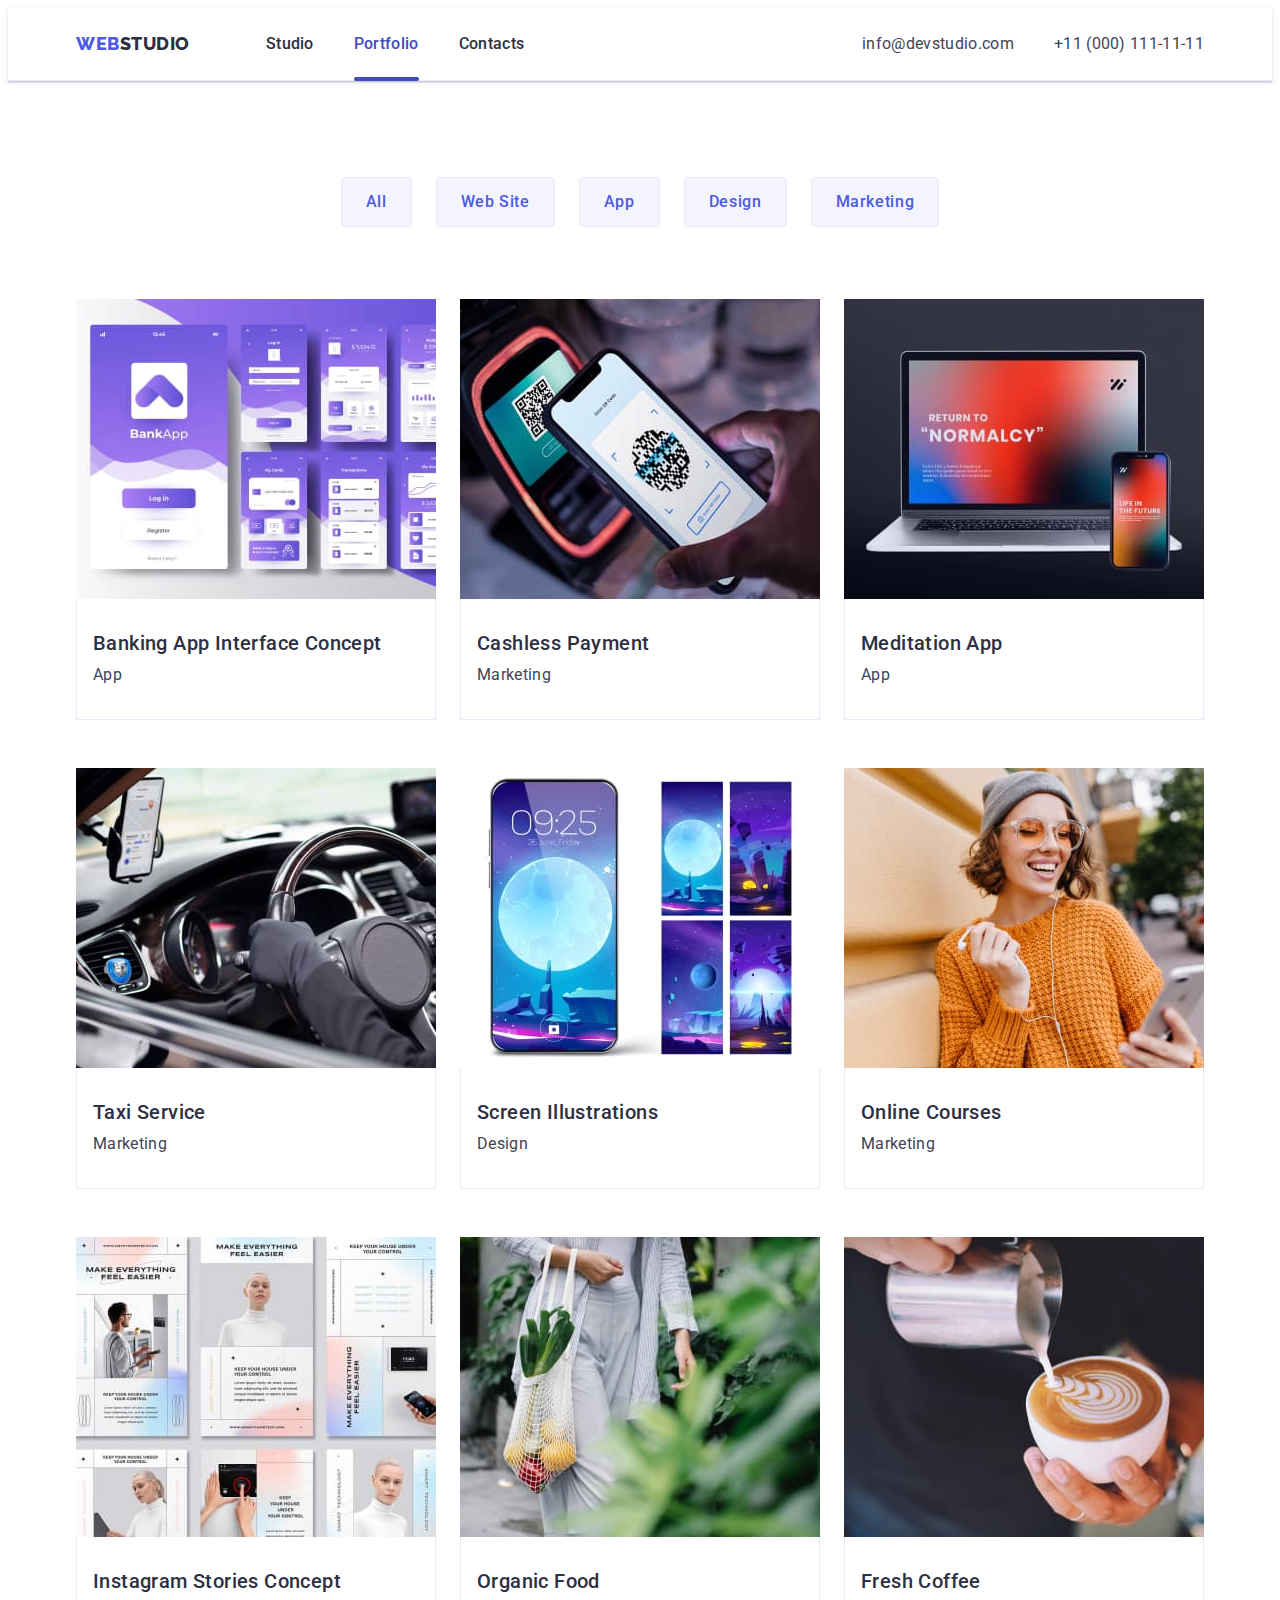
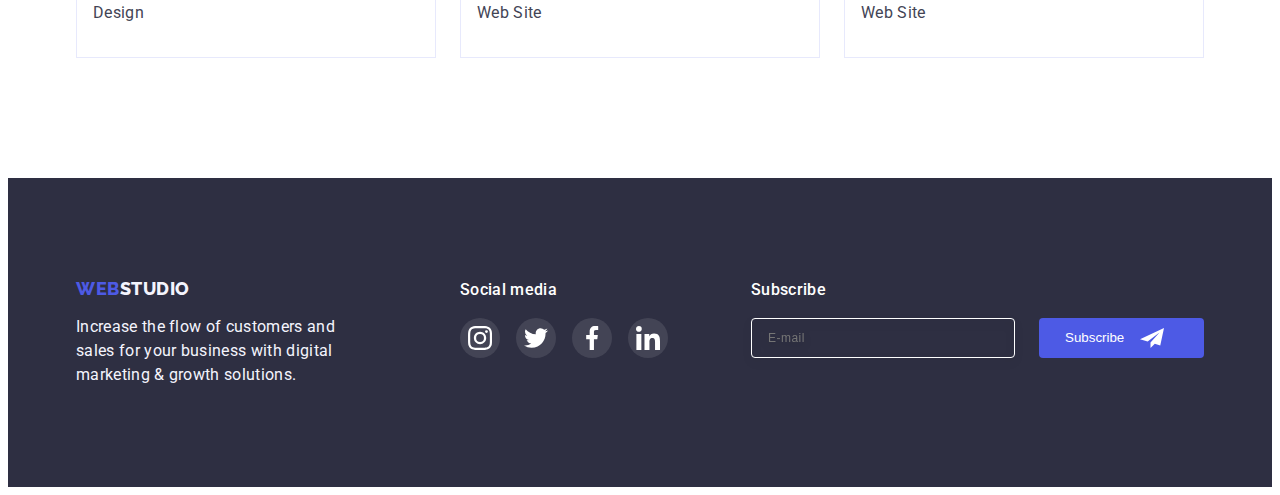
==== portfolio.html @ e95604de "q" ====
<!DOCTYPE html>
<html lang="en">

<head>
    <meta charset="UTF-8" />
    <meta http-equiv="X-UA-Compatible" content="IE=edge" />
    <meta name="viewport" content="width=device-width, initial-scale=1.0" />
    <title>WebStudio</title>
    <link rel="preconnect" href="https://fonts.googleapis.com">
    <link rel="preconnect" href="https://fonts.gstatic.com" crossorigin>
    <link
        href="https://fonts.googleapis.com/css2?family=Raleway:wght@800&family=Roboto:wght@400;500;700;900&display=swap"
        rel="stylesheet">
    <link rel="stylesheet" href="https://cdnjs.cloudflare.com/ajax/libs/modern-normalize/1.1.0/modern-normalize.min.css"
        integrity="sha512-wpPYUAdjBVSE4KJnH1VR1HeZfpl1ub8YT/NKx4PuQ5NmX2tKuGu6U/JRp5y+Y8XG2tV+wKQpNHVUX03MfMFn9Q=="
        crossorigin="anonymous" referrerpolicy="no-referrer" />
    <link rel="stylesheet" href="./css/slyles.css" />
</head>

<body class="body">
    <!-- Top Line -->
<header class="page-header main-nav">
    <div class="container main-nav">
        <nav class="nav main-nav">
            <!-- Logo -->
            <a class="logo-up link" href="./index.html">Web<span class="logo-accent">Studio</span></a>
            <!-- Menu Nav -->
            <ul class="list main-nav">
                <li class="nav-title">
                    <a class="navigation link" href="./index.html">Studio</a>
                </li>
                <li class="nav-title">
                    <a class="navigation current-link link" href="./portfolio.html">Portfolio</a>
                <li>
                <li class="nav-title">
                    <a class="navigation link" href="">Contacts</a>
                </li>
            </ul>
        </nav>
        <address class="adress">
            <ul class="mail-tel main-nav">
                <li class="nav-title"><a class="connection link" href="mailto:info@devstudio.com">info@devstudio.com</a>
                </li>
                <li class="nav-title"><a class="connection link" href="tel:+110001111111">+11 (000) 111-11-11</a></li>
            </ul>
        </address>
    </div>
</header>
    <!-- Main-section -->
    <main>
        <section class="section">
            <div class="container">
                <h1 hidden>Our products</h1>
                <!--Button-section-->
                <ul class="filters">
                    <li class="btn">
                        <button class="portfolio-btn" type="button">All</button>
                    </li>
                    <li class="btn">
                        <button class="portfolio-btn" type="button">Web Site</button>
                    </li>
                    <li class="btn">
                        <button class="portfolio-btn" type="button">App</button>
                    </li>
                    <li class="btn">
                        <button class="portfolio-btn" type="button">Design</button>
                    </li>
                    <li class="btn">
                        <button class="portfolio-btn" type="button">Marketing</button>
                    </li>
                </ul>
                <!--Gallery-section-->
                <ul class="row">
                    <li class="project-card">
                        <a class="project-card-link link" href="#">
                        <div class="card-top-wrap">
                            <img src="./images/portfolio/banking-app-interface.jpg" alt="Banking App Interface Concept" width="360" height="300">
                            <p class="card-cover-text">14 Stylish and User-Friendly App Design Concepts · Task Manager App · Calorie Tracker App · Exotic Fruit Ecommerce App · Cloud Storage App</p>
                        </div>
                        <div class="border">
                            <h2 class="name-product">Banking App Interface Concept</h2>
                            <p class="type-product">App</p> 
                        </div>
                        </a>
                    </li>
                    <li class="project-card">
                        <a class="project-card-link link" href="#">
                        <div class="card-top-wrap">
                            <img src="./images/portfolio/cashless-payment.jpg" alt="Cashless Payment" width="360" height="300">
                            <p class="card-cover-text">14 Stylish and User-Friendly App Design Concepts · Task Manager App · Calorie Tracker App · Exotic Fruit Ecommerce App · Cloud Storage App</p>
                        </div>
                        <div class="border">
                            <h2 class="name-product">Cashless Payment</h2>
                            <p class="type-product">Marketing</p>
                        </div>
                        </a>
                    </li>
                    <li class="project-card">
                        <a class="project-card-link link" href="#">                   
                        <div class="card-top-wrap">
                            <img src="./images/portfolio/view-of-app.jpg" alt="Meditaion App" width="360" height="300">
                            <p class="card-cover-text">14 Stylish and User-Friendly App Design Concepts · Task Manager App · Calorie Tracker App · Exotic Fruit Ecommerce App · Cloud Storage App</p>
                        </div>
                        <div class="border">
                            <h2 class="name-product">Meditation App</h2>
                            <p class="type-product">App</p>
                        </div>
                        </a>
                    </li>
                    <li class="project-card">
                    <a class="project-card-link link" href="#"> 
                        <div class="card-top-wrap">
                            <img src="./images/portfolio/driver.jpg" alt="Taxi Service" width="360" height="300">
                            <p class="card-cover-text">14 Stylish and User-Friendly App Design Concepts · Task Manager App · Calorie Tracker App · Exotic Fruit Ecommerce App · Cloud Storage App</p>
                        </div>
                        <div class="border">
                            <h2 class="name-product">Taxi Service</h2>
                            <p class="type-product">Marketing</p>
                        </div>
                    </a>
                    </li>
                    <li class="project-card">
                    <a class="project-card-link link" href="#"> 
                        <div class="card-top-wrap">
                            <img src="./images/portfolio/screen-ilustrarion.jpg" alt="Screen Illustrations" width="360" height="300">
                            <p class="card-cover-text">14 Stylish and User-Friendly App Design Concepts · Task Manager App · Calorie Tracker App · Exotic Fruit Ecommerce App · Cloud Storage App</p>
                        </div>
                        <div class="border">
                            <h2 class="name-product">Screen Illustrations</h2>
                            <p class="type-product">Design</p>
                        </div>
                    </a>
                    </li>
                    <li class="project-card">
                    <a class="project-card-link link" href="#"> 
                        <div class="card-top-wrap">
                            <img src="./images/portfolio/online-courses.jpg" alt="Online Courses" width="360" height="300">
                            <p class="card-cover-text">14 Stylish and User-Friendly App Design Concepts · Task Manager App · Calorie Tracker App · Exotic Fruit Ecommerce App · Cloud Storage App</p>
                        </div>
                        <div class="border">
                            <h2 class="name-product">Online Courses</h2>
                            <p class="type-product">Marketing</p>
                        </div>
                    </a>
                    </li>
                    <li class="project-card">
                    <a class="project-card-link link" href="#"> 
                        <div class="card-top-wrap">
                            <img src="./images/portfolio/preview.jpg" alt="Instagram Stories Concept" width="360" height="300">
                            <p class="card-cover-text">14 Stylish and User-Friendly App Design Concepts · Task Manager App · Calorie Tracker App · Exotic Fruit Ecommerce App · Cloud Storage App</p>
                        </div>
                        <div class="border">
                            <h2 class="name-product">Instagram Stories Concept</h2>
                            <p class="type-product">Design</p>
                        </div>
                    </a>
                    </li>
                    <li class="project-card">
                    <a class="project-card-link link" href="#"> 
                        <div class="card-top-wrap">
                            <img src="./images/portfolio/grocery-bag.jpg" alt="Organic Food" width="360" height="300">
                            <p class="card-cover-text">14 Stylish and User-Friendly App Design Concepts · Task Manager App · Calorie Tracker App · Exotic Fruit Ecommerce App · Cloud Storage App</p>
                        </div>
                        <div class="border">
                            <h2 class="name-product">Organic Food</h2>
                            <p class="type-product">Web Site</p>
                        </div>
                    </a>
                    </li>
                    <li class="project-card">
                    <a class="project-card-link link" href="#"> 
                        <div class="card-top-wrap">
                            <img src="./images/portfolio/fresh-coffee.jpg" alt="Fresh Coffee" width="360" height="300">
                            <p class="card-cover-text">14 Stylish and User-Friendly App Design Concepts · Task Manager App · Calorie Tracker App · Exotic Fruit Ecommerce App · Cloud Storage App</p>
                        </div>
                        <div class="border">
                            <h2 class="name-product">Fresh Coffee</h2>
                            <p class="type-product">Web Site</p>
                        </div> 
                    </a>
                    </li>
                </ul>
            </div>
        </section>
    </main>
    <!-- Footer -->
    <footer class="footer">
        <div class="container footer-box">
            <div>
                <a class="logo-down link" href="./index.html">Web<span class="logo-footer">Studio</span></a>
                <p class="footer-text">Increase the flow of customers and sales for your business with digital marketing &
                    growth solutions.</p>
            </div>
            <div class="footer-soc-media">
                <p class="social-text">Social media</p>
                <ul class="footer-container list">
                    <li class="footer-soc-item">
                        <a href="#" class="footer-link link">
                            <svg width="24" height="24" class="footer-icon">
                                <use href="./images/icons.svg#icon-instagram"></use>
                            </svg>
                        </a>
                    </li>
                    <li class="footer-soc-item">
                        <a href="#" class="footer-link">
                            <svg width="24" height="24" class="footer-icon">
                                <use href="./images/icons.svg#icon-twitter"></use>
                            </svg>
                        </a>
                    </li>
                    <li class="footer-soc-item">
                        <a href="#" class="footer-link">
                            <svg width="24" height="24" class="footer-icon">
                                <use href="./images/icons.svg#icon-facebook"></use>
                            </svg>
                        </a>
                    </li>
                    <li class="footer-soc-item">
                        <a href="#" class="footer-link">
                            <svg width="24" height="24" class="footer-icon">
                                <use href="./images/icons.svg#icon-linkedin"></use>
                            </svg>
                        </a>
                    </li>
                </ul>
            </div>
            <div class="footer-subscribe">
                <h3 class="footer-header">Subscribe</h3>
                <form class="footer-input">
                    <input type="email" name="email" placeholder="E-mail" class="footer-input-email">
                    <button type="submit" class="subscribe-btn">Subscribe
                        <svg width="24" height="24" class="footer-plane-icon">
                            <use href="./images/icons.svg#icon-plane"></use>
                        </svg>
                    </button>
                </form>
            </div>
        </div>
    </footer>
</body>

</html>
---- css/slyles.css ----
/*--------------variables-------------*/
:root {
    --primary-text-color: #434455;
    --primary-bg-color: #ffffff;
    --hero-background-color: #2E2F42;
    --team-background-colr: #F4F4FD;
    --accent-color: #2e2f42;
    --logo: #4D5AE5;
    --btn-portfolio-color: #4D5AE5;
    --btn-bg-portfolio-color: #F4F4FD;
    --hero-title-color: #FFFFFF;
    --features-paragraf-color: #434455;
    --job-color: #434455;
    --navigation: #2E2F42;
    --type-product-collor: #434455;
    --main-background-color: #FFFFFF;
    --team-background-color: #f4f4fd;
    --footer-background-color: #2E2F42;
    --footer-text-color: #f4f4fd;

}

h1,
h2,
h3,
p {
    margin: 0;
}

ul {
    margin: 0;
    padding: 0;
}

img {
    display: block;
    width: 100%;
}

*,
*::before,
*::after {
    box-sizing: border-box;
}

/* Container */

.container {
    width: 1158px;
    padding-left: 15px;
    padding-right: 15px;
    margin-left: auto;
    margin-right: auto;
}



/*-----------------------main-regulation------------------------*/
.body {
    font-family: "Roboto", sans-serif;
    color: var(--primary-text-color);
    background-color: var(--primary-bg-color);
}

.section {
    padding-top: 96px;
    padding-bottom: 120px;
    gap: 24px;
}

.section2 {padding-top: 120px;}

.section3 {
    list-style: none;
    display: flex;}

.page-header {
text-align: center;
background: #ffffff;
border-bottom: 1px solid #e7e9fc;
box-shadow: 0px 2px 1px rgba(46, 47, 66, 0.08), 0px 1px 1px rgba(46, 47, 66, 0.16), 0px 1px 6px rgba(46, 47, 66, 0.08);
}

.adress {
    margin-left: auto;
    font-style: normal
}

.mail-tel {
line-height: 1.5;
letter-spacing: 0.02em;
font-style: normal;
list-style: none;
}

.list {
    display: flex;
    flex-direction: row;
    list-style: none;
    align-items: flex-start;
}

.adnvantage-list {
    display: flex;
    margin: 0;
    padding: 0;
}

.feature {
    list-style: none;
    width: calc((100% - 48px) / 4);
    margin: 0;
    padding: 0;
}

.feature-icon {
    width: 64px;
    height: 64px;
    fill: #2e2f42;
    }

.feature-icon-location {
    display: flex;
    justify-content: center;
    align-items: center;
    margin-bottom: 8px;
    height: 112px;
    background: #f4f4fd;
    border-radius: 4px;
}

.feature:not(:last-child) {
    margin-right: 24px;
}

.nav-title:not(:last-child) {
    margin-right: 40px;
}

.link {
    text-decoration: none;
}


.hero-btn {

    font-weight: 500;
    font-size: 16px;
    line-height: 1.5;
    cursor: pointer;
    letter-spacing: 0.04em;
    color: #FFFFFF;
    background-color: #4D5AE5;
    box-shadow: 0px 4px 4px rgba(0, 0, 0, 0.15);
    border-radius: 4px;
    padding: 16px 32px;
    border: none;
    transition: background-color 250ms cubic-bezier(0.4, 0, 0.2, 1);
    
}

.hero-btn:hover,
.hero-btn:focus {
    background-color: #404BBF;
    
}

.portfolio-btn {
    font-family: "Roboto", sans-serif;
    font-weight: 500;
    font-size: 16px;
    line-height: 1.5;
    letter-spacing: 0.04em;
    cursor: pointer;
    color: var(--btn-portfolio-color);
    background: var(--btn-bg-portfolio-color);
    border: 1px solid #E7E9FC;
    border-radius: 4px;
    padding: 12px 24px;
    transition: background-color 250ms cubic-bezier(0.4, 0, 0.2, 1), border-color 250ms cubic-bezier(0.4, 0, 0.2, 1), color 250ms cubic-bezier(0.4, 0, 0.2, 1), box-shadow 250ms cubic-bezier(0.4, 0, 0.2, 1);;

}

.portfolio-btn:hover,
.portfolio-btn:focus {
    color: #FFFFFF;
    box-shadow: 0px 3px 1px rgba(0, 0, 0, 0.1), 0px 2px 1px rgba(0, 0, 0, 0.08), 0px 2px 2px rgba(0, 0, 0, 0.12);
    background-color: #4D5AE5;
    border-color: transparent;
}

.portfolio-btn:hover ::after,
.portfolio-btn:focus ::after {
    content: "";
    width: 66px;
    height: 4px;
    background-color: #404BBF;
    border-radius: 2px;

}

.logo-up {
    font-family: 'Raleway', sans-serif;
    font-weight: 800;
    font-size: 18px;
    line-height: 1.17;
    letter-spacing: 0.03em;
    text-transform: uppercase;
    color: var(--logo);
    display: flex;
    flex-direction: row;
    align-items: center;
    padding-top: 24px;
    padding-bottom: 24px;
    margin-right: 76px;
    position: inherit;
}

.logo-down {
    font-family: 'Raleway', sans-serif;
    font-weight: 800;
    font-size: 18px;
    line-height: 1.17;
    letter-spacing: 0.03em;
    text-transform: uppercase;
    color: var(--logo);
}

.logo-accent {
    text-transform: uppercase;
    color: var(--accent-color);
}

.logo-footer {
    color: #f4f4fd;
}

.navigation {
    text-decoration: none;
    font-weight: 500;
    font-size: 16px;
    line-height: 1.5;
    letter-spacing: 0.02em;
    color: var(--navigation);
    padding-top: 24px;
    padding-bottom: 24px;
    display: inline-block;
    position: relative;
    transition: color 250ms cubic-bezier(0.4, 0, 0.2, 1);
}

.current-link {
    color: #404BBF;
}


.current-link::after {
    content: "";
    display: block;
    position: absolute;
    top: 44px;
    left: 0;
    transform: translateY(25px);
    width: 100%;
    height: 4px;
    border-radius: 2px;
    background-color: #404BBF;
}

.navigation:hover,
.navigation:focus {
    color: #404bbf;
}

.main-nav {
    display: flex;
}

.connection {
    font-weight: 400;
    font-size: 16px;
    line-height: 1.5;
    letter-spacing: 0.02em;
    color: var(--primary-text-color);
    padding-top: 24px;
    padding-bottom: 24px;
    display: block;
    transition: color 250ms cubic-bezier(0.4, 0, 0.2, 1);
}

.connection:hover,
.connection:focus {
    color: #404BBF;
}

.footer-text {
    font-size: 16px;
    line-height: 1.5;
    letter-spacing: 0.02em;
    color: var(--footer-text-color);
    width: 264px;
    margin-top: 16px;
}

.footer {
    background-color: var(--footer-background-color);
    padding-top: 100px;
    padding-bottom: 100px;
}

.footer-box {
    display: flex;
    align-items: baseline;
}

.footer-soc-media {
    margin-left: 120px;
}

.social-text {
    font-weight: 500;
    font-size: 16px;
    line-height: 1.5;
    letter-spacing: 0.02em;
    color: #FFFFFF;
    width: 264px;
}

.footer-link {
    width: 100%;
    height: 100%;
    border-radius: 50%;
    display: flex;
    justify-content: center;
    align-items: center;
    background-color: rgba(255, 255, 255, 0.1);
    fill: #FFFFFF;
    transition: background-color 250ms cubic-bezier(0.4, 0, 0.2, 1);
    
}

.footer-link:hover,
.footer-link:focus {
    background-color: #31D0AA;
}

.team-soc-media {
    display: flex;
    flex-direction: row;
    justify-content: center;
    align-items: center;
    padding: 0px;
    gap: 24px;
    margin-top: 8px;
    margin-left: 16px;
    width: 232px;
    height: 40px;
}

.footer-soc-item {
    width: 40px;
    height: 40px;
    
}

.footer-container {
    display: flex;
    gap: 16px;
    margin-top: 16px;
}

.footer-subscribe {
    margin-left: auto
}

.footer-header {
    font-weight: 500;
    font-size: 16px;
    line-height: 1.5;
    letter-spacing: 0.02em;
    color: #FFFFFF;
    margin-bottom: 16px;
}

.footer-input {
    display: flex;
    justify-content: center;
    gap: 24px;
}


.footer-input-email {
    display: flex;
    justify-content: center;
    width: 264px;
    height: 40px;
    padding: 8px 16px;
    font-size: 12px;
    line-height: 0.2;
    letter-spacing: 0.04em;
    border: 1px solid #FFFFFF;
    color: #FFFFFF;
    filter: drop-shadow(0px 4px 4px rgba(0, 0, 0, 0.15));
    border-radius: 4px;
    background-color: transparent;
}

.subscribe-btn {
    display: flex;
    align-items: center;
    text-align: center;
    gap: 16px;
    padding: 8px 24px;
    width: 165px;
    height: 40px;
    font-weight: 500;
    line-height: 1.5;
    background-color: #4D5AE5;
    color: #FFFFFF;
    border-color: transparent;
    border-radius: 4px;
    transition-property: background-color, color;
    transition-duration: 250ms;
    transition-timing-function: cubic-bezier(0.4, 0, 0.2, 1);
    cursor: pointer;
}

.footer-plane-icon {
    fill: #FFFFFF;
}

.subscribe-btn:is(:hover, :focus) {
    background: #404BBF;
}




/*----------------------main-page---------------------*/


.hero {
text-align: center;
max-width: 1440px;
margin: 0 auto;
padding-top: 188px;
padding-bottom: 188px;
background-color: var(--footer-background-color);
background-image: linear-gradient(rgba(46, 47, 66, 0.7), rgba(46, 47, 66, 0.7)), url(../images/people-office.jpg);
background-repeat: no-repeat;
background-position: center;
background-size: cover;

}

.advantages {
    display: flex;
}

.advantages-title {
    font-weight: 500;
    font-size: 20px;
    line-height: 1.2;
    letter-spacing: 0.02em;
    margin-bottom: 8px;
    color: var(--accent-color)
}

.advantages-text {
    font-size: 16px;
    line-height: 1.5;
    letter-spacing: 0.02em;
    color: var(--features-paragraf-color);

}

.hero-title {
    font-weight: 700;
    font-size: 56px;
    line-height: 1.07;
    text-align: center;
    letter-spacing: 0.02em;
    color: var(--hero-title-color);
    margin-bottom: 48px;
    
}

.visually-hidden {
    clip: rect(0 0 0 0);
    clip-path: inset(50%);
    height: 1px;
    overflow: hidden;
    position: absolute;
    white-space: nowrap;
    width: 1px;
    margin: -1px;
    border: 0;
    padding: 0;
}


.galery-title {
    font-weight: 700;
    font-size: 36px;
    line-height: 1.11;
    text-align: center;
    text-transform: capitalize;
    letter-spacing: 0.02em;
    color: var(--navigation);
    margin-bottom: 72px;
   }

.section-gallery {
list-style: none;
display: flex;
}

.section-photo:not(:last-child) {
margin-right: 24px;
}

.team-section {
background-color: var(--team-background-color);
text-align: center;
}

.team-card-photo {
    margin-bottom: 32px;
}

.team-title-list {
    background-color: #FFFFFF;
    padding-bottom: 32px;
    box-shadow: 0px 1px 6px rgba(46, 47, 66, 0.08),
    0px 1px 1px rgba(46, 47, 66, 0.16), 0px 2px 1px rgba(46, 47, 66, 0.08);
    border-radius: 0px 0px 4px 4px;
}

.team-title-list:not(:last-child) {
    margin-right: 24px;
}

.team-title {
    font-weight: 700;
    font-size: 36px;
    line-height: 1.11;
    text-align: center;
    text-transform: capitalize;
    letter-spacing: 0.02em;
    color: var(--navigation);
    margin-bottom: 72px;
}

.name {
    font-weight: 500;
    font-size: 20px;
    line-height: 1.2;
    letter-spacing: 0.02em;
    color: var(--navigation);
    margin-bottom: 8px;

}

.job {
    font-size: 16px;
    line-height: 1.5;
    letter-spacing: 0.02em;
    color: var(--job-color);
    margin-bottom: 8px;
    
}

.team-soc-list {
    display: flex;
    justify-content: center;
    gap: 24px;
}



.team-soc-item {
    width: 40px;
    height: 40px;
}

.team-soc-link {
    width: 100%;
    height: 100%;
    border-radius: 50%;
    background-color: #4D5AE5;
    display: flex;
    align-items: center;
    justify-content: center;
    fill: #FFFFFF;
    transition: background-color 250ms cubic-bezier(0.4, 0, 0.2, 1);
}

.team-soc-link:hover,
.team-soc-link:focus {
    background-color: #404BBF;
}

/*--------------------Customers------------------*/
.subtitle {
    text-align: center;
    font-size: 36px;
    line-height: 1.11;
    text-transform: capitalize;
    color: #2e2f42;
    margin-bottom: 72px;
}
.customers {
    padding-bottom: 120px;
    padding-top: 120px;
}

.customers-link {
    display: flex;
    justify-content: center;
    align-items: center;
    width: 168px;
    height: 88px;
    margin-right: 24px;
    border: 1px solid #8e8f99;
    border-radius: 4px;
    transition: border-color 250ms cubic-bezier(0.4, 0, 0.2, 1);
}

.customers-item:last-child {
    margin-right: 0;
}

.svg-link {
    width: 104px;
    height: 56px;
    fill: #8e8f99;
    transition: fill 250ms cubic-bezier(0.4, 0, 0.2, 1);
    }

.customers-link:hover,
.customers-link:focus {
    border-color: #4d5ae5;
}

.customers-link:hover .svg-link,
.customers-link:focus .svg-link {
    fill: #4d5ae5;
}



/*--------------------portfolio-page-------------*/


.name-product {
    font-weight: 500;
    font-size: 20px;
    line-height: 1.2;
    letter-spacing: 0.02em;
    color: var(--navigation);
    margin-bottom: 8px;

}

.type-product {
    font-size: 16px;
    line-height: 1.5;
    letter-spacing: 0.02em;
    color: var(--type-product-collor);
}

.filters {
    list-style: none;
    display: flex;
    align-items: center;
    justify-content: center;
    margin-bottom: 72px;
}

.btn:not(:last-child) {
    margin-right: 24px;
}

.row {
    list-style: none;
    display: flex;
    flex-wrap: wrap;
    column-gap: 24px;
    row-gap: 48px;   
}

.project-card {
    max-width: 360px;
    background: #ffffff;
    width: calc((100% - 48px) / 3);
}

.card-top-wrap {
    position: relative;
    overflow: hidden;

}

.project-card:hover .card-cover-text {
    transform: translateY(0);
}

.card-cover-text {
    font-weight: 400;
    font-size: 16px;
    line-height: 1.5;
    letter-spacing: 0.02em;
    color: #F4F4FD;
    background: #4D5AE5;
    position: absolute;
    top: 0;
    padding: 40px 32px 164px 32px;
    transform: translateY(100%);
    transition: transform 250ms linear;
    height: 100%;
}

.project-card-link {
    display: block;
    height: 100%;
    transition: box-shadow 250ms cubic-bezier(0.4, 0, 0.2, 1);    
}

.project-card-link:hover,
.project-card-link:focus {
    box-shadow: 0px 1px 6px rgba(46, 47, 66, 0.08), 0px 1px 1px rgba(46, 47, 66, 0.16), 0px 2px 1px rgba(46, 47, 66, 0.08);
}

.project-card:nth-child(3n) {
    margin-right: 0;
}


.border {
    border-right: 1px solid #E7E9FC;
    border-bottom: 1px solid #E7E9FC;
    border-left: 1px solid #E7E9FC;
    padding: 32px 16px;
}



/*--------------------MODAL-------------*/
.backdrop {
    position: fixed;
    top: 0;
    width: 100%;
    height: 100%;
    background-color: rgba(46, 47, 66, 0.4);
    transition: opacity 250ms cubic-bezier(0.4, 0, 0.2, 1), visibility 250ms cubic-bezier(0.4, 0, 0.2, 1);
}

.modal {
    width: 408px;
    min-height: 584px;
    background: #FCFCFC;
    box-shadow: 0px 1px 1px rgba(0, 0, 0, 0.14), 0px 1px 3px rgba(0, 0, 0, 0.12), 0px 2px 1px rgba(0, 0, 0, 0.2);
    border-radius: 4px;
    position: absolute;
    top: 50%;
    left: 50%;
    transform: translate(-50%, -50%) scaleY(1);
    transition: transform 250ms cubic-bezier(0.4, 0, 0.2, 1);
    padding-top: 72px;
    padding-right: 24px;
    padding-left: 24px;
}

.backdrop.is-hidden .modal {
    transform: translate(-50%, -50%) scaleY(2);
}

.modal-close {
display: flex;
justify-content: center;
align-items: center;
position: absolute;
top: 24px;
right: 24px;
width: 24px;
height: 24px;
border-radius: 50%;
fill: #2E2F42;
background-color: #E7E9FC;
border: 1px solid rgba(0, 0, 0, 0.1);
cursor: pointer;
transition: background-color 250ms cubic-bezier(0.4, 0, 0.2, 1), fill 250ms cubic-bezier(0.4, 0, 0.2, 1);
}

.modal-close:hover, 
.modal-close:focus {
    background-color: #404BBF;
    fill: #FFFFFF;
  
}

.is-hidden {
    opacity: 0;
    visibility: hidden;
    pointer-events: none;
}

.modal-title {
    font-weight: 500;
    font-size: 16px;
    line-height: 1.5;
    text-align: center;
    letter-spacing: 0.02em;
    color: #2e2f42;
    margin-bottom: 16px;
}

.label-name {
    display: block;
    font-size: 12px;
    margin-bottom: 4px;
    color: #8e8f99;
}

.input-div {
    position: relative;
}

.modal-input {
    width: 100%;
    height: 40px;
    padding: 11px 38px;
    border: 1px solid rgba(33, 33, 33, 0.2);
    border-radius: 4px;
    font-size: 12px;
    line-height: 1.17;
    letter-spacing: 0.04em;
    color: #2e2f42;
    transition: border-color 250ms cubic-bezier(0.4, 0, 0.2, 1), fill 250ms cubic-bezier(0.4, 0, 0.2, 1);
    outline: transparent;
    background-color: transparent;
}

.modal-input:focus {
    border-color: rgba(77, 90, 229, 1);
}

.modal-input-icon {
    position: absolute;
    left: 16px;
    top: 50%;
    transform: translateY(-50%);
    fill: #2E2F42;
    transition: border-color 250ms cubic-bezier(0.4, 0, 0.2, 1);
}

.modal-input:focus+.modal-input-icon {
    fill: rgba(77, 90, 229, 1);
}

.textarea {
    width: 100%;
    height: 120px;
    display: block;
    border: 1px solid rgba(33, 33, 33, 0.2);
    outline: transparent;
    background-color: transparent;
    resize: none;
    border-radius: 4px;
    padding: 8px 16px;
    font-size: 12px;
    line-height: 1.17;
    letter-spacing: 0.04em;
}

.textarea:focus {
    border-color: rgba(77, 90, 229, 1);
}

.modal-textarea {
    margin-bottom: 16px;
}

.modal-filed {
    margin-bottom: 8px;
}

.modal-check:checked+.check-text::before {
    width: 16px;
    height: 16px;
    background-color: #404BBF;
    border: 1px solid #404BBF;
    border-radius: 2px;
    background-image: url(../images/check.svg);
    background-repeat: no-repeat;
    background-position: center;
}

.check-text::before {
    content: '';
    display: block;
    width: 16px;
    height: 16px;
    border: 1px solid rgba(46, 47, 66, 0.4);
    border-radius: 2px;
    transition-property: border-color;
    transition-duration: 250ms;
    transition-timing-function: cubic-bezier(0.4, 0, 0.2, 1);
}

.modal-check:focus+.check-text::before {
    border-color: #404BBF;
}

.check-text {
    display: flex;
    gap: 8px;
    flex-wrap: wrap;
    align-items: flex-end;
    width: 100%;
    font-weight: 400;
    font-size: 12px;
    line-height: 1.17;
    letter-spacing: 0.04em;
    color: #8e8f99;
}

.privacy-link {
    font-weight: 400;
    font-size: 12px;
    line-height: 1.33;
    letter-spacing: 0.04em;
    color: #4D5AE5;
}

.send-btn {
    width: 169px;
    height: 56px;
    margin: auto;
    background-color: #4D5AE5;
    box-shadow: 0px 4px 4px rgba(0, 0, 0, 0.15);
    border-radius: 4px;
    border-color: transparent;
    color: #FFFFFF;
    font-weight: 500;
    line-height: 1.5;
    letter-spacing: 0.04em;
    display: flex;
    justify-content: center;
    align-items: center;
    margin-top: 24px;
    padding: 16px 32px;
    transition-property: background-color, color;
    transition-duration: 250ms;
    transition-timing-function: cubic-bezier(0.4, 0, 0.2, 1);
    cursor: pointer;
}

.send-btn:hover,
.send-btn:focus {
    background-color: #404BBF;
    color: #FFFFFF;
}
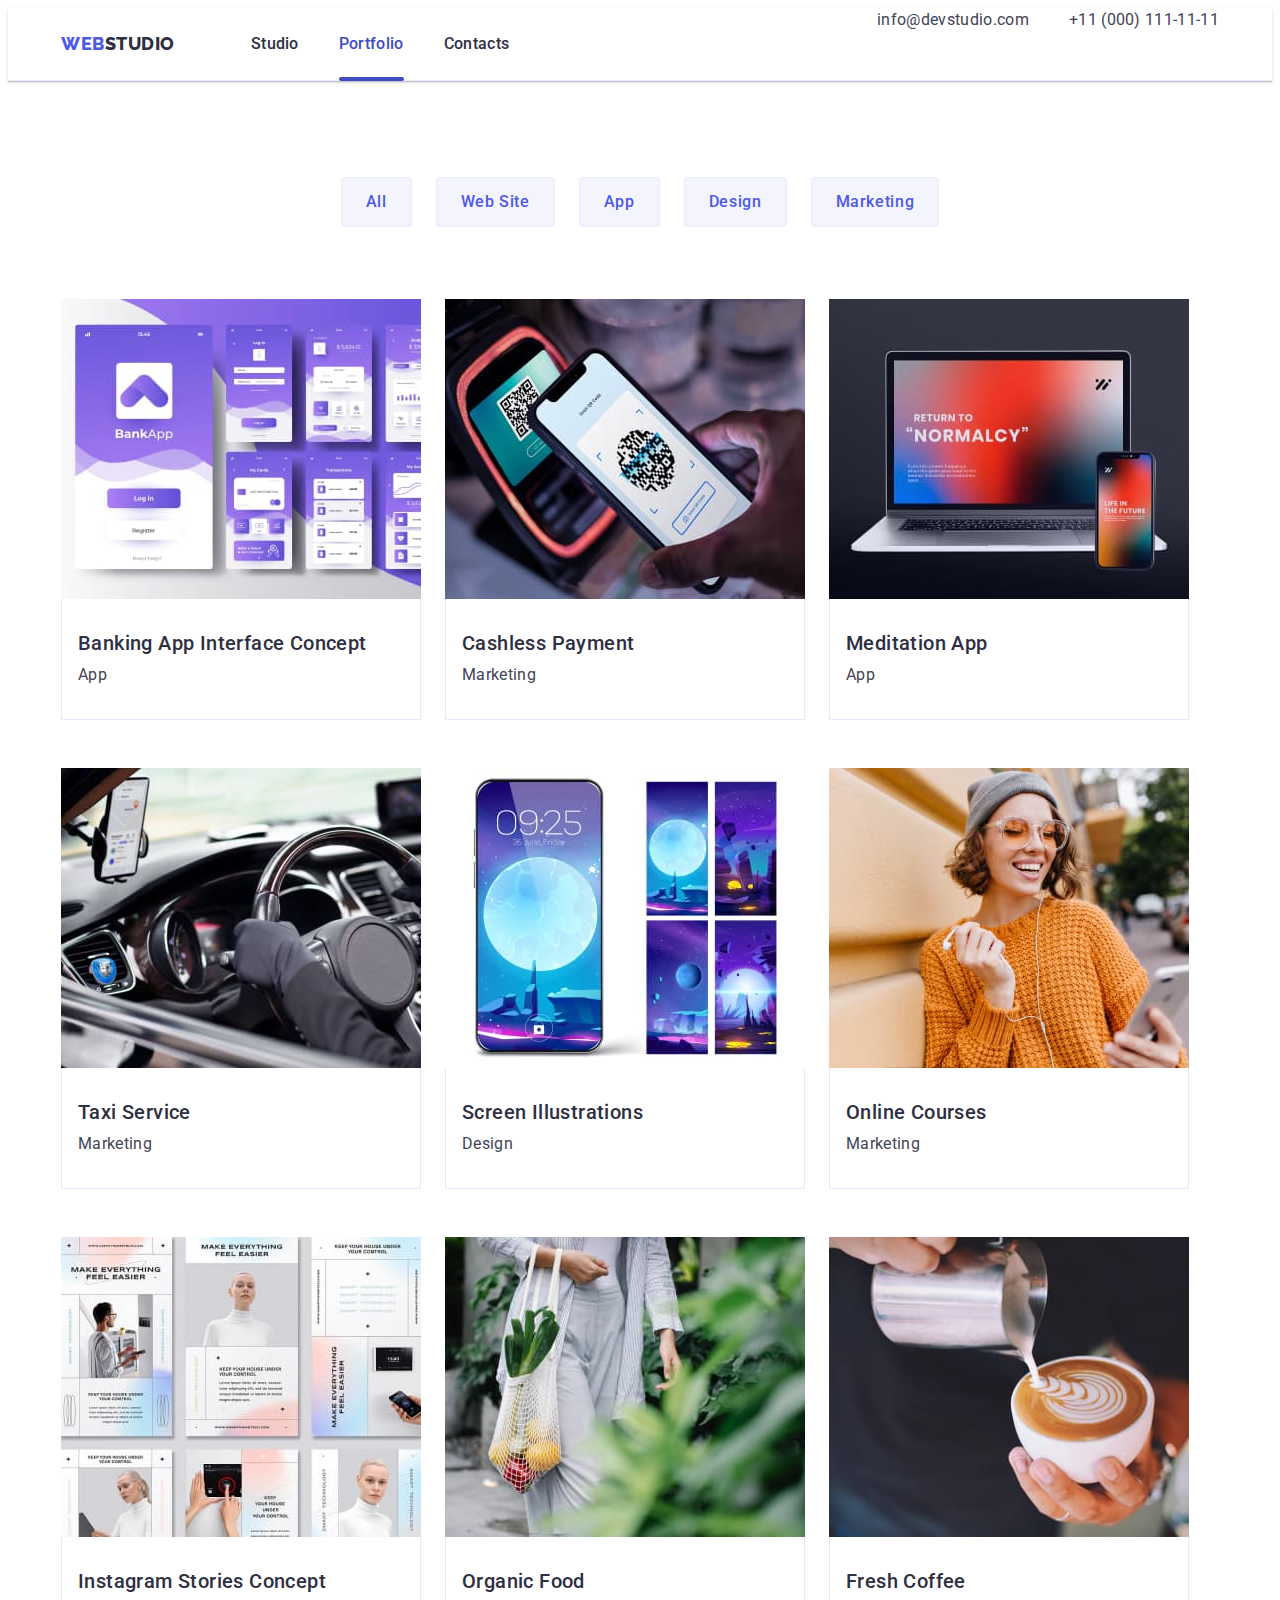
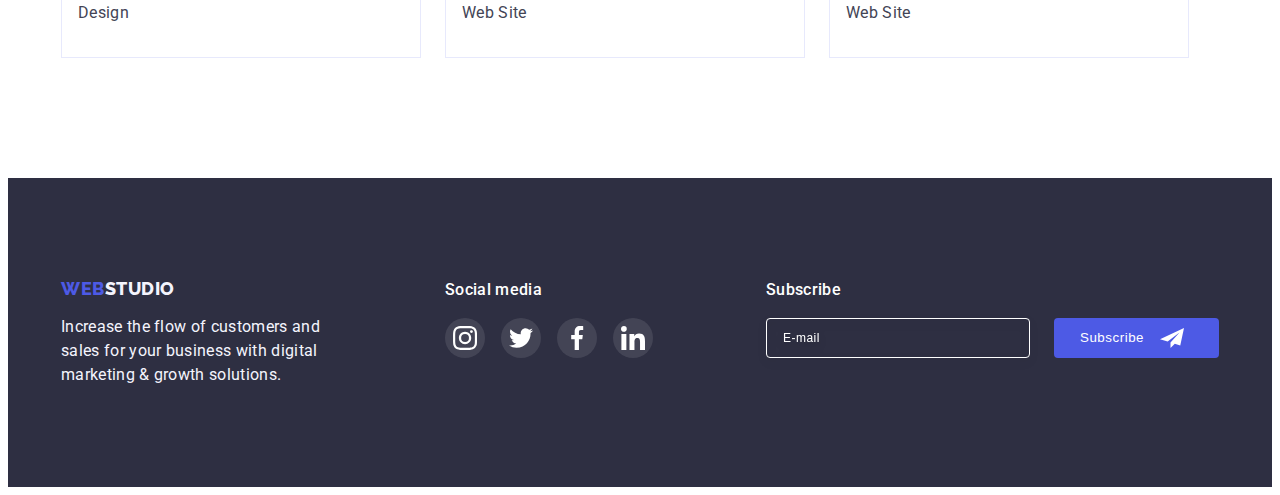
==== commit 4a96dab4: "q" ====
--- a/portfolio.html
+++ b/portfolio.html
@@ -15,11 +15,13 @@
         integrity="sha512-wpPYUAdjBVSE4KJnH1VR1HeZfpl1ub8YT/NKx4PuQ5NmX2tKuGu6U/JRp5y+Y8XG2tV+wKQpNHVUX03MfMFn9Q=="
         crossorigin="anonymous" referrerpolicy="no-referrer" />
     <link rel="stylesheet" href="./css/slyles.css" />
+    <link rel="stylesheet" href="./css/tablet.css" media="screen and (min-width:768px)">
+    <link rel="stylesheet" href="./css/desktop.css" media="screen and (min-width:1200px)">
 </head>
 
 <body class="body">
     <!-- Top Line -->
-<header class="page-header main-nav">
+<header class="header">
     <div class="container main-nav">
         <nav class="nav main-nav">
             <!-- Logo -->
--- a/css/slyles.css
+++ b/css/slyles.css
@@ -30,11 +30,18 @@
 ul {
     margin: 0;
     padding: 0;
+    list-style: none;
+}
+
+
+a {
+    text-decoration: none;
 }
 
 img {
     display: block;
     width: 100%;
+    height:auto
 }
 
 *,
@@ -45,12 +52,9 @@
 
 /* Container */
 
-.container {
-    width: 1158px;
-    padding-left: 15px;
-    padding-right: 15px;
-    margin-left: auto;
-    margin-right: auto;
+.container {    
+    max-width: 428px;
+    margin: 0 auto;
 }
 
 
@@ -74,19 +78,25 @@
     list-style: none;
     display: flex;}
 
-.page-header {
+.header {
 text-align: center;
 background: #ffffff;
 border-bottom: 1px solid #e7e9fc;
 box-shadow: 0px 2px 1px rgba(46, 47, 66, 0.08), 0px 1px 1px rgba(46, 47, 66, 0.16), 0px 1px 6px rgba(46, 47, 66, 0.08);
 }
 
+.header-container {
+    display: flex;
+    align-items: center;
+    justify-content: space-between;
+}
+
 .adress {
     margin-left: auto;
     font-style: normal
 }
 
-.mail-tel {
+.menu-adress {
 line-height: 1.5;
 letter-spacing: 0.02em;
 font-style: normal;
@@ -244,12 +254,12 @@
     color: var(--navigation);
     padding-top: 24px;
     padding-bottom: 24px;
-    display: inline-block;
+    display: block;
     position: relative;
     transition: color 250ms cubic-bezier(0.4, 0, 0.2, 1);
 }
 
-.current-link {
+/* .current-link {
     color: #404BBF;
 }
 
@@ -265,16 +275,95 @@
     height: 4px;
     border-radius: 2px;
     background-color: #404BBF;
-}
+} */
 
 .navigation:hover,
 .navigation:focus {
     color: #404bbf;
 }
 
-.main-nav {
-    display: flex;
-}
+.header-container {
+    display: flex;
+    align-items: center;
+    justify-content: space-between;
+}
+
+.menu-adress,
+.menu-list {
+    display: none;
+}
+
+.mobile-menu-open {
+    background: transparent;
+    border: transparent;
+    padding: 0;
+    line-height: 0;
+    stroke: #2e2f42;
+}
+
+/* ---------------mobil-menu------------ */
+.mob-menu {
+    position: fixed;
+    top: 0;
+    left: -100%;
+    width: 100%;
+    height: 100%;
+    display: flex;
+    flex-direction: column;
+    justify-content: space-between;
+    background-color: #f4f4fd;
+    padding: 80px 5px 40px 40px;
+    transition: transform 250ms cubic-bezier(0.4, 0, 0.2, 1);
+}
+
+.mob-menu.is-hidden {
+    transform: translateX(100%);
+}
+
+.mob-menu-link,
+.mob-adress-link.tel {
+    font-weight: 700;
+    font-size: 36px;
+    line-height: 1.11;    
+    letter-spacing: 0.02em;
+    text-transform: capitalize;
+}
+
+.mob-menu-link {
+    color: #2E2F42;
+}
+
+.mob-menu-item+.mob-menu-item {
+    margin-top: 20px;
+}
+
+.mob-adress-menu {
+    margin-top: auto;
+    margin-bottom: 48px;
+}
+
+.mob-adress-link.tel {
+    color: #4d5ae5;
+}
+
+.mob-adress-link.mail {
+    font-weight: 500;
+    font-size: 20px;
+    line-height: 1.2;
+    /* 24/20 */
+    letter-spacing: 0.02em;
+    color: #434455;
+}
+
+.mob-adress-item+.mob-adress-item {
+    margin-top: 40px;
+}
+
+.mob-social {
+    display: flex;
+    gap: 26px;
+}
+
 
 .connection {
     font-weight: 400;
@@ -282,8 +371,6 @@
     line-height: 1.5;
     letter-spacing: 0.02em;
     color: var(--primary-text-color);
-    padding-top: 24px;
-    padding-bottom: 24px;
     display: block;
     transition: color 250ms cubic-bezier(0.4, 0, 0.2, 1);
 }
@@ -387,6 +474,7 @@
     justify-content: center;
     gap: 24px;
 }
+
 
 
 .footer-input-email {
@@ -405,6 +493,10 @@
     background-color: transparent;
 }
 
+.footer-input ::placeholder {
+    color: #FFFFFF
+}
+
 .subscribe-btn {
     display: flex;
     align-items: center;
@@ -415,6 +507,7 @@
     height: 40px;
     font-weight: 500;
     line-height: 1.5;
+    letter-spacing: 0.04em;
     background-color: #4D5AE5;
     color: #FFFFFF;
     border-color: transparent;
@@ -441,12 +534,12 @@
 
 .hero {
 text-align: center;
-max-width: 1440px;
+max-width: 480px;
 margin: 0 auto;
 padding-top: 188px;
 padding-bottom: 188px;
 background-color: var(--footer-background-color);
-background-image: linear-gradient(rgba(46, 47, 66, 0.7), rgba(46, 47, 66, 0.7)), url(../images/people-office.jpg);
+background-image: linear-gradient(rgba(46, 47, 66, 0.7), rgba(46, 47, 66, 0.7)), url(../images/hero-mob-background.jpg);
 background-repeat: no-repeat;
 background-position: center;
 background-size: cover;
@@ -476,13 +569,12 @@
 
 .hero-title {
     font-weight: 700;
-    font-size: 56px;
-    line-height: 1.07;
+    font-size: 36px;
+    line-height: 1.11;
     text-align: center;
     letter-spacing: 0.02em;
     color: var(--hero-title-color);
-    margin-bottom: 48px;
-    
+    margin-bottom: 72px;    
 }
 
 .visually-hidden {
@@ -769,6 +861,7 @@
     padding-top: 72px;
     padding-right: 24px;
     padding-left: 24px;
+    padding-bottom: 24px;
 }
 
 .backdrop.is-hidden .modal {
@@ -841,6 +934,7 @@
     background-color: transparent;
 }
 
+
 .modal-input:focus {
     border-color: rgba(77, 90, 229, 1);
 }
--- a/css/tablet.css
+++ b/css/tablet.css
@@ -0,0 +1,45 @@
+.container {
+    max-width: 738px;
+    margin: 0 auto;
+}
+
+.menu-adress {
+    display: block;
+}
+
+.menu-list {
+    display: flex;    
+}
+
+.main-nav {
+    display: flex;
+}
+
+.hero {
+    max-width: 768px;
+    background-image: linear-gradient(rgba(46, 47, 66, 0.7), rgba(46, 47, 66, 0.7)), url(../images/hero-tab-background.jpg);   
+}
+
+.hero-title {
+    font-weight: 700;
+    font-size: 56px;
+    line-height: 1.07;
+    margin-bottom: 36px;
+}
+
+.current-link {
+    color: #404BBF;
+}
+
+
+.current-link::after {
+    content: "";
+    position: absolute;
+    transform: translateY(1px);
+    left: 0;
+    bottom: 0;
+    width: 100%;
+    height: 4px;
+    border-radius: 2px;
+    background-color: #404BBF;
+}--- a/css/desktop.css
+++ b/css/desktop.css
@@ -0,0 +1,46 @@
+.container {
+    max-width: 1158px;
+    margin: 0 auto;
+}
+
+.menu-adress {
+    display: flex;
+    gap: 40px;
+}
+
+.menu-list {
+    display: flex;
+    
+}
+.main-nav {
+    display: flex;
+}
+
+.hero {
+    max-width: 1440px;
+    background-image: linear-gradient(rgba(46, 47, 66, 0.7), rgba(46, 47, 66, 0.7)), url(../images/people-office.jpg);
+}
+
+.hero-title {
+    font-weight: 700;
+    font-size: 56px;
+    margin-bottom: 48px;
+
+}
+
+.current-link {
+    color: #404BBF;
+}
+
+
+.current-link::after {
+    content: "";
+    position: absolute;
+    transform: translateY(1px);
+    left: 0;
+    bottom: 0;
+    width: 100%;
+    height: 4px;
+    border-radius: 2px;
+    background-color: #404BBF;
+}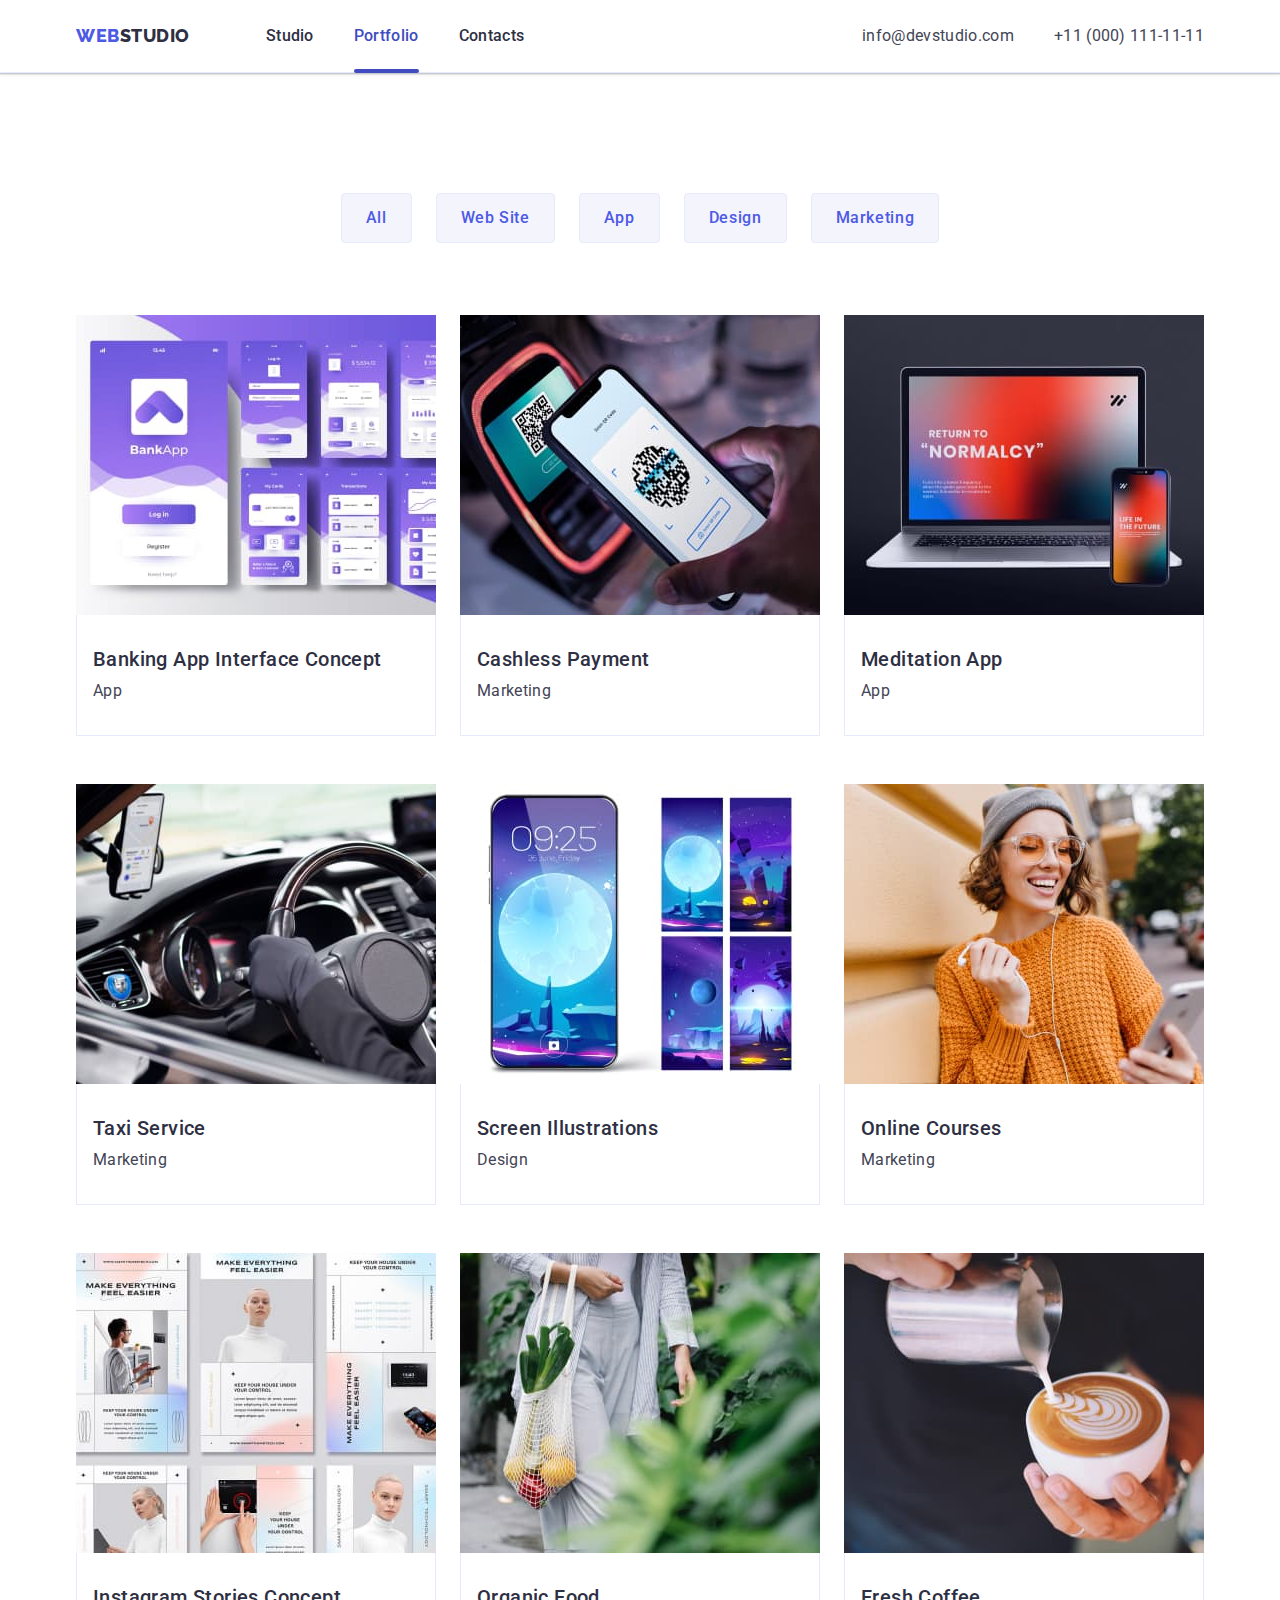
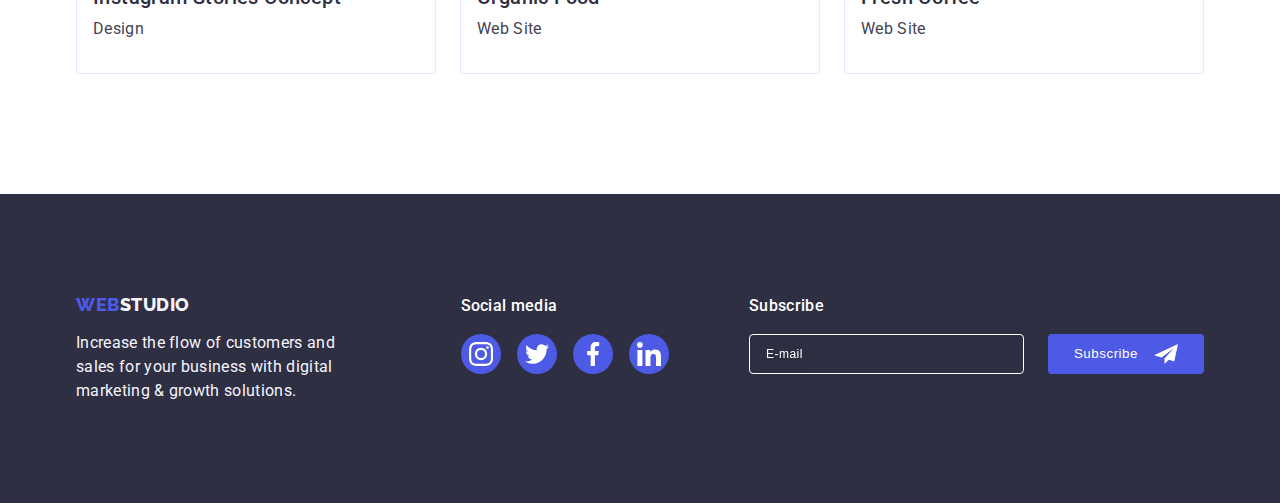
==== commit b010d74c: "fixed" ====
--- a/portfolio.html
+++ b/portfolio.html
@@ -50,7 +50,7 @@
 </header>
     <!-- Main-section -->
     <main>
-        <section class="section">
+        <section class="section section-portfolio">
             <div class="container">
                 <h1 hidden>Our products</h1>
                 <!--Button-section-->
--- a/css/slyles.css
+++ b/css/slyles.css
@@ -20,6 +20,11 @@
 
 }
 
+* {
+    margin: 0;
+    padding: 0;
+}
+
 h1,
 h2,
 h3,
@@ -52,9 +57,11 @@
 
 /* Container */
 
-.container {    
-    max-width: 428px;
-    margin: 0 auto;
+@media screen and (min-width: 428px) {
+    .container {
+        max-width: 428px;
+        margin: 0 auto;
+    }
 }
 
 
@@ -66,20 +73,11 @@
     background-color: var(--primary-bg-color);
 }
 
-.section {
-    padding-top: 96px;
-    padding-bottom: 120px;
-    gap: 24px;
-}
-
-.section2 {padding-top: 120px;}
-
-.section3 {
-    list-style: none;
-    display: flex;}
+
+
 
 .header {
-text-align: center;
+
 background: #ffffff;
 border-bottom: 1px solid #e7e9fc;
 box-shadow: 0px 2px 1px rgba(46, 47, 66, 0.08), 0px 1px 1px rgba(46, 47, 66, 0.16), 0px 1px 6px rgba(46, 47, 66, 0.08);
@@ -94,6 +92,10 @@
 .adress {
     margin-left: auto;
     font-style: normal
+}
+
+.adress-link+.adress-link {
+    margin-top: 12px;
 }
 
 .menu-adress {
@@ -110,27 +112,38 @@
     align-items: flex-start;
 }
 
-.adnvantage-list {
-    display: flex;
-    margin: 0;
-    padding: 0;
-}
-
-.feature {
-    list-style: none;
-    width: calc((100% - 48px) / 4);
-    margin: 0;
-    padding: 0;
-}
-
-.feature-icon {
-    width: 64px;
-    height: 64px;
-    fill: #2e2f42;
-    }
+.flex-list {
+    display: flex;
+    flex-direction: column;
+    justify-content: center;
+    align-items: center;
+    gap: 64px;
+}
+
+.flex-list {
+    display: flex;
+    flex-direction: row;
+    flex-wrap: wrap;
+    column-gap: 16px;
+    row-gap: 72px;
+}
+
+
+.adnvantage-list .advantages-text {
+font-weight: 500;
+}
+
+.advantage-list .list-item {
+    margin-bottom: 72px;
+}
+
+.advantage-list .list-item:last-child {
+    margin-bottom: 0;
+}
+
 
 .feature-icon-location {
-    display: flex;
+    display: none;
     justify-content: center;
     align-items: center;
     margin-bottom: 8px;
@@ -139,9 +152,6 @@
     border-radius: 4px;
 }
 
-.feature:not(:last-child) {
-    margin-right: 24px;
-}
 
 .nav-title:not(:last-child) {
     margin-right: 40px;
@@ -313,12 +323,15 @@
     justify-content: space-between;
     background-color: #f4f4fd;
     padding: 80px 5px 40px 40px;
-    transition: transform 250ms cubic-bezier(0.4, 0, 0.2, 1);
-}
-
-.mob-menu.is-hidden {
+    overflow: auto;
+    transition: 250ms cubic-bezier(0.4, 0, 0.2, 1);
+}
+
+.mob-menu  {
     transform: translateX(100%);
-}
+   
+}
+
 
 .mob-menu-link,
 .mob-adress-link.tel {
@@ -333,8 +346,9 @@
     color: #2E2F42;
 }
 
+
 .mob-menu-item+.mob-menu-item {
-    margin-top: 20px;
+    margin-top: 40px;
 }
 
 .mob-adress-menu {
@@ -350,7 +364,6 @@
     font-weight: 500;
     font-size: 20px;
     line-height: 1.2;
-    /* 24/20 */
     letter-spacing: 0.02em;
     color: #434455;
 }
@@ -361,15 +374,25 @@
 
 .mob-social {
     display: flex;
-    gap: 26px;
+    gap: 24px;
+}
+
+@media screen and (min-width: 428px) {
+    .mob-social {
+        gap: 56px;
+    }
+}
+
+.current-link {
+    color: #404BBF;
 }
 
 
 .connection {
-    font-weight: 400;
-    font-size: 16px;
-    line-height: 1.5;
-    letter-spacing: 0.02em;
+font-weight: 400;
+    font-size: 12px;
+    line-height: 1.17;
+    letter-spacing: 0.04em;
     color: var(--primary-text-color);
     display: block;
     transition: color 250ms cubic-bezier(0.4, 0, 0.2, 1);
@@ -381,6 +404,8 @@
 }
 
 .footer-text {
+    text-align: left;
+    font-weight: 400;
     font-size: 16px;
     line-height: 1.5;
     letter-spacing: 0.02em;
@@ -391,17 +416,28 @@
 
 .footer {
     background-color: var(--footer-background-color);
-    padding-top: 100px;
-    padding-bottom: 100px;
+    padding-top: 96px;
+    padding-bottom: 96px;
 }
 
 .footer-box {
     display: flex;
-    align-items: baseline;
+    flex-direction: column;
+    align-items: center;
 }
 
 .footer-soc-media {
-    margin-left: 120px;
+    display: block;
+    text-align: center;
+    margin-bottom: 68px;
+}
+
+
+.footer-content {
+    max-width: 268px;
+    display: block;
+    text-align: center;
+    margin-bottom: 72px;
 }
 
 .social-text {
@@ -410,7 +446,6 @@
     line-height: 1.5;
     letter-spacing: 0.02em;
     color: #FFFFFF;
-    width: 264px;
 }
 
 .footer-link {
@@ -420,7 +455,7 @@
     display: flex;
     justify-content: center;
     align-items: center;
-    background-color: rgba(255, 255, 255, 0.1);
+    background-color: #4D5AE5;
     fill: #FFFFFF;
     transition: background-color 250ms cubic-bezier(0.4, 0, 0.2, 1);
     
@@ -457,7 +492,9 @@
 }
 
 .footer-subscribe {
-    margin-left: auto
+    display: block;
+    text-align: center;
+    width: 100%;
 }
 
 .footer-header {
@@ -471,31 +508,27 @@
 
 .footer-input {
     display: flex;
-    justify-content: center;
-    gap: 24px;
+    flex-direction: column;
+    align-items: center;
 }
 
 
 
 .footer-input-email {
-    display: flex;
-    justify-content: center;
-    width: 264px;
+    width: 100%;
     height: 40px;
     padding: 8px 16px;
     font-size: 12px;
     line-height: 0.2;
     letter-spacing: 0.04em;
-    border: 1px solid #FFFFFF;
+    border: 1px solid rgba(255, 255, 255, 0.3);
     color: #FFFFFF;
     filter: drop-shadow(0px 4px 4px rgba(0, 0, 0, 0.15));
     border-radius: 4px;
     background-color: transparent;
-}
-
-.footer-input ::placeholder {
-    color: #FFFFFF
-}
+    margin-bottom: 16px;
+}
+
 
 .subscribe-btn {
     display: flex;
@@ -536,41 +569,64 @@
 text-align: center;
 max-width: 480px;
 margin: 0 auto;
-padding-top: 188px;
-padding-bottom: 188px;
+padding-top: 112px;
+padding-bottom: 112px;
 background-color: var(--footer-background-color);
 background-image: linear-gradient(rgba(46, 47, 66, 0.7), rgba(46, 47, 66, 0.7)), url(../images/hero-mob-background.jpg);
 background-repeat: no-repeat;
 background-position: center;
 background-size: cover;
-
+}
+
+@media screen and (min-device-pixel-ratio: 2) and (max-width: 768px),
+screen and (min-resolution: 192dpi) and (max-width: 768px),
+screen and (min-resolution: 2dppx) and (max-width: 768px) {
+    .hero {
+        background-image: linear-gradient(rgba(46, 47, 66, 0.7),
+                rgba(46, 47, 66, 0.7)),
+            url(../images/hero-mob-background2.jpg);
+    }
+}
+
+.container {
+    width: 100%;
+    padding-left: 15px;
+    padding-right: 15px;
 }
 
 .advantages {
-    display: flex;
-}
-
-.advantages-title {
-    font-weight: 500;
-    font-size: 20px;
-    line-height: 1.2;
-    letter-spacing: 0.02em;
-    margin-bottom: 8px;
-    color: var(--accent-color)
-}
-
-.advantages-text {
-    font-size: 16px;
-    line-height: 1.5;
-    letter-spacing: 0.02em;
-    color: var(--features-paragraf-color);
-
-}
-
-.hero-title {
+ padding-top: 96px;
+ padding-bottom: 96px;
+}
+
+.mobil-list-title {
     font-weight: 700;
     font-size: 36px;
     line-height: 1.11;
+    text-align: center;
+    letter-spacing: 0.02em;
+    text-transform: capitalize;
+    color: #2E2F42;
+    margin-bottom: 8px;
+}
+
+
+.advantages-text {
+    font-weight: 500;
+    font-size: 16px;
+    line-height: 1.5;
+    letter-spacing: 0.02em;
+    color: var(--features-paragraf-color);
+
+}
+
+.hero-title {
+    max-width: 320px;    
+    font-weight: 700;
+    font-size: 36px;
+    line-height: 1.07;
+    margin-left: auto;
+    margin-right: auto;
     text-align: center;
     letter-spacing: 0.02em;
     color: var(--hero-title-color);
@@ -590,30 +646,24 @@
     padding: 0;
 }
 
-
-.galery-title {
-    font-weight: 700;
-    font-size: 36px;
-    line-height: 1.11;
-    text-align: center;
-    text-transform: capitalize;
-    letter-spacing: 0.02em;
-    color: var(--navigation);
-    margin-bottom: 72px;
-   }
-
-.section-gallery {
-list-style: none;
-display: flex;
-}
-
-.section-photo:not(:last-child) {
-margin-right: 24px;
-}
+.gallery,
+.galery-title .section-gallery {
+    display: none;
+}
+
+
 
 .team-section {
 background-color: var(--team-background-color);
 text-align: center;
+padding-top: 96px;
+padding-bottom: 96px;
+}
+
+.team-list {
+display: flex;
+flex-direction: column;
+align-items: center;
 }
 
 .team-card-photo {
@@ -621,6 +671,7 @@
 }
 
 .team-title-list {
+    max-width: 264px;
     background-color: #FFFFFF;
     padding-bottom: 32px;
     box-shadow: 0px 1px 6px rgba(46, 47, 66, 0.08),
@@ -629,8 +680,9 @@
 }
 
 .team-title-list:not(:last-child) {
-    margin-right: 24px;
-}
+    margin-bottom: 72px;
+}
+
 
 .team-title {
     font-weight: 700;
@@ -694,25 +746,35 @@
 
 /*--------------------Customers------------------*/
 .subtitle {
+    font-weight: 700;
     text-align: center;
     font-size: 36px;
     line-height: 1.11;
+    letter-spacing: 0.02em;
     text-transform: capitalize;
     color: #2e2f42;
     margin-bottom: 72px;
 }
 .customers {
-    padding-bottom: 120px;
-    padding-top: 120px;
+    padding-bottom: 96px;
+    padding-top: 96px;
+}
+
+@media screen and (min-width: 380px) {
+    .customers-item {
+        flex-basis: calc((100% - 16px) / 2);
+    }
+}
+
+.customers-item {
+    max-width: 190px;
 }
 
 .customers-link {
     display: flex;
     justify-content: center;
     align-items: center;
-    width: 168px;
-    height: 88px;
-    margin-right: 24px;
+    padding: 15px 31px;
     border: 1px solid #8e8f99;
     border-radius: 4px;
     transition: border-color 250ms cubic-bezier(0.4, 0, 0.2, 1);
@@ -848,7 +910,7 @@
 }
 
 .modal {
-    width: 408px;
+    width: 315px;
     min-height: 584px;
     background: #FCFCFC;
     box-shadow: 0px 1px 1px rgba(0, 0, 0, 0.14), 0px 1px 3px rgba(0, 0, 0, 0.12), 0px 2px 1px rgba(0, 0, 0, 0.2);
@@ -858,10 +920,18 @@
     left: 50%;
     transform: translate(-50%, -50%) scaleY(1);
     transition: transform 250ms cubic-bezier(0.4, 0, 0.2, 1);
-    padding-top: 72px;
-    padding-right: 24px;
-    padding-left: 24px;
-    padding-bottom: 24px;
+    padding-top: 48px;
+    padding-right: 10px;
+    padding-left: 10px;
+    padding-bottom: 10px;
+}
+
+@media screen and (min-width: 428px) {
+    .modal {
+        width: 392px;
+        padding: 72px 24px 24px 24px;
+    }
+
 }
 
 .backdrop.is-hidden .modal {
@@ -885,6 +955,23 @@
 transition: background-color 250ms cubic-bezier(0.4, 0, 0.2, 1), fill 250ms cubic-bezier(0.4, 0, 0.2, 1);
 }
 
+.mob-close {
+display: flex;
+justify-content: center;
+align-items: center;
+position: absolute;
+top: 24px;
+right: 24px;
+width: 24px;
+height: 24px;
+border-radius: 50%;
+fill: #2E2F42;
+border: 1px solid rgba(0, 0, 0, 0.1);
+cursor: pointer;
+transition: background-color 250ms cubic-bezier(0.4, 0, 0.2, 1), fill 250ms cubic-bezier(0.4, 0, 0.2, 1);
+
+}
+
 .modal-close:hover, 
 .modal-close:focus {
     background-color: #404BBF;
--- a/css/tablet.css
+++ b/css/tablet.css
@@ -1,6 +1,34 @@
 .container {
     max-width: 738px;
     margin: 0 auto;
+}
+
+.header {
+    text-align: center;
+}
+
+.mob-menu,
+.mobile-menu-open {
+    display: none;
+}
+
+.mobil-list-title {
+    text-align: start;
+}
+
+.advantage-list {
+    display: flex;
+    flex-wrap: wrap;
+    column-gap: 24px;
+    row-gap: 72px;
+}
+
+.advantage-list > .list-item {
+    flex-basis: calc((100% - 24px) / 2);
+}
+
+.advantage-list .list-item {
+    margin-bottom: 0;
 }
 
 .menu-adress {
@@ -20,8 +48,19 @@
     background-image: linear-gradient(rgba(46, 47, 66, 0.7), rgba(46, 47, 66, 0.7)), url(../images/hero-tab-background.jpg);   
 }
 
+@media screen and (min-device-pixel-ratio: 2) and (min-width: 768px),
+screen and (min-resolution: 192dpi) and (min-width: 768px),
+screen and (min-resolution: 2dppx) and (min-width: 768px) {
+    .hero {
+        background-image: linear-gradient(rgba(46, 47, 66, 0.7),
+                rgba(46, 47, 66, 0.7)),
+            url(../images/hero-tab-background2.jpg);
+    }
+}
+
+
 .hero-title {
-    font-weight: 700;
+    max-width: 496px;
     font-size: 56px;
     line-height: 1.07;
     margin-bottom: 36px;
@@ -42,4 +81,63 @@
     height: 4px;
     border-radius: 2px;
     background-color: #404BBF;
+}
+
+.modal {
+    width: 408px;
+}
+
+.team-list {
+    flex-direction: row;
+    flex-wrap: wrap;
+    column-gap: 24px;
+    row-gap: 64px;
+    justify-content: center;
+}
+
+.team-title-list:not(:last-child) {
+    margin-bottom: 0px;
+}
+
+.customers-item {
+    flex-basis: calc((100% - 2 * 16px) / 3);
+}
+
+.flex-list {
+    column-gap: 24px;
+}
+
+
+
+.footer-box {
+    flex-direction: row;
+    flex-wrap: wrap;
+    max-width: 582px;
+}
+
+.footer-content {
+    text-align: start;
+}
+
+.footer-soc-media {
+    text-align: start;
+    align-self: start;
+    margin-left: 24px;
+}
+
+.footer-subscribe {
+    max-width: 455px;
+    text-align: start;
+}
+
+.footer-input {
+    max-width: 100%;
+    display: flex;
+    flex-direction: row;
+    align-items: center;
+    gap: 24px;
+}
+
+.footer-input-email {
+    margin-bottom: 0;
 }--- a/css/desktop.css
+++ b/css/desktop.css
@@ -3,6 +3,29 @@
     margin: 0 auto;
 }
 
+.section3 {
+    list-style: none;
+    display: flex;
+}
+
+.header {
+    text-align: center;
+}
+
+.connection {
+    font-style: normal;
+    font-weight: 400;
+    font-size: 16px;
+    line-height: 1.5;
+    letter-spacing: 0.02em;
+    color: var(--primary-text-color);
+    transition: color 250ms cubic-bezier(0.4, 0, 0.2, 1);
+}
+
+.adress-link+.adress-link {
+    margin-top: 0;
+}
+
 .menu-adress {
     display: flex;
     gap: 40px;
@@ -14,6 +37,7 @@
 }
 .main-nav {
     display: flex;
+    align-items: center;
 }
 
 .hero {
@@ -21,12 +45,63 @@
     background-image: linear-gradient(rgba(46, 47, 66, 0.7), rgba(46, 47, 66, 0.7)), url(../images/people-office.jpg);
 }
 
+@media screen and (min-device-pixel-ratio: 2) and (min-width: 1200px),
+screen and (min-resolution: 192dpi) and (min-width: 1200px),
+screen and (min-resolution: 2dppx) and (min-width: 1200px) {
+    .hero {
+        background-image: linear-gradient(rgba(46, 47, 66, 0.7),
+                rgba(46, 47, 66, 0.7)),
+            url(../images/people-office2.jpg);
+    }
+}
+
 .hero-title {
-    font-weight: 700;
-    font-size: 56px;
+
+    font-weight: 700;    
     margin-bottom: 48px;
 
 }
+
+.advantage-list {
+    display: flex;
+    margin: 0;
+    padding: 0;
+    flex-wrap: nowrap;
+    gap: 24px;
+}
+
+.advantages-title {
+    font-weight: 500;
+    font-size: 20px;
+    line-height: 1.2;
+    letter-spacing: 0.02em;
+    margin-bottom: 8px;
+    color: var(--accent-color)
+}
+
+.feature {
+    list-style: none;
+    width: calc((100% - 48px) / 4);
+    margin: 0;
+    padding: 0;
+}
+
+.feature-icon {
+    width: 64px;
+    height: 64px;
+    fill: #2e2f42;
+}
+
+.feature-icon-location {
+    display: flex;
+    justify-content: center;
+    align-items: center;
+    margin-bottom: 8px;
+    height: 112px;
+    background: #f4f4fd;
+    border-radius: 4px;
+}
+
 
 .current-link {
     color: #404BBF;
@@ -43,4 +118,135 @@
     height: 4px;
     border-radius: 2px;
     background-color: #404BBF;
+}
+
+.section {
+    padding-top: 188px;
+    padding-bottom: 188px;
+    gap: 24px;
+}
+
+.section-portfolio {
+    padding-top: 120px;
+    padding-bottom: 120px;
+}
+
+.section-t {
+    padding-top: 120px;
+    padding-bottom: 120px;
+}
+
+.section-g {
+    padding-bottom: 120px;
+}
+.advantages {
+    padding-top: 120px;
+    padding-bottom: 120px;
+}
+
+.advantages-text {
+    font-weight: 400;
+}
+
+.gallery {
+    display: block;
+}
+
+.galery-title {
+    font-weight: 700;
+    font-size: 36px;
+    line-height: 1.11;
+    text-align: center;
+    text-transform: capitalize;
+    letter-spacing: 0.02em;
+    color: var(--navigation);
+    margin-bottom: 72px;
+}
+
+.section-gallery {
+    list-style: none;
+    display: flex;
+}
+
+.section2 {
+    padding-top: 120px;
+}
+
+
+
+.section-photo:not(:last-child) {
+margin-right: 24px;
+}
+
+.team-list {
+    flex-direction: row;
+    flex-wrap: nowrap;
+    justify-content: center;
+}
+
+.customers {
+    padding-bottom: 120px;
+    padding-top: 120px;
+}
+
+.flex-list {
+    display: flex;
+    flex-direction: row;
+    flex-wrap: nowrap;
+    list-style: none;
+    align-items: flex-start;
+    column-gap: 24px;
+}
+
+.footer {
+    padding-top: 100px;
+    padding-bottom: 100px;
+}
+
+.footer-box {
+    display: flex;
+    align-items: baseline;
+}
+
+.footer-soc-media {
+    margin-bottom: 0;
+    margin-left: 120px;
+    margin-right: 80px;
+}
+
+.footer-input {
+    display: flex;
+    justify-content: center;
+    gap: 24px;
+}
+
+.footer-input-email {
+    display: flex;
+    justify-content: center;
+    width: 100%;
+    height: 40px;
+    padding: 8px 16px;
+    font-size: 12px;
+    line-height: 0.2;
+    letter-spacing: 0.04em;
+    border: 1px solid #FFFFFF;
+    color: #FFFFFF;
+    filter: drop-shadow(0px 4px 4px rgba(0, 0, 0, 0.15));
+    border-radius: 4px;
+    background-color: transparent;
+}
+
+.footer-input ::placeholder {
+    color: #FFFFFF
+}
+
+.footer-box {
+    flex-wrap: nowrap;
+    justify-content: space-between;
+    align-items: flex-start;
+    padding-left: 15px;
+}
+
+.footer-content {
+    margin-bottom: 0;
 }